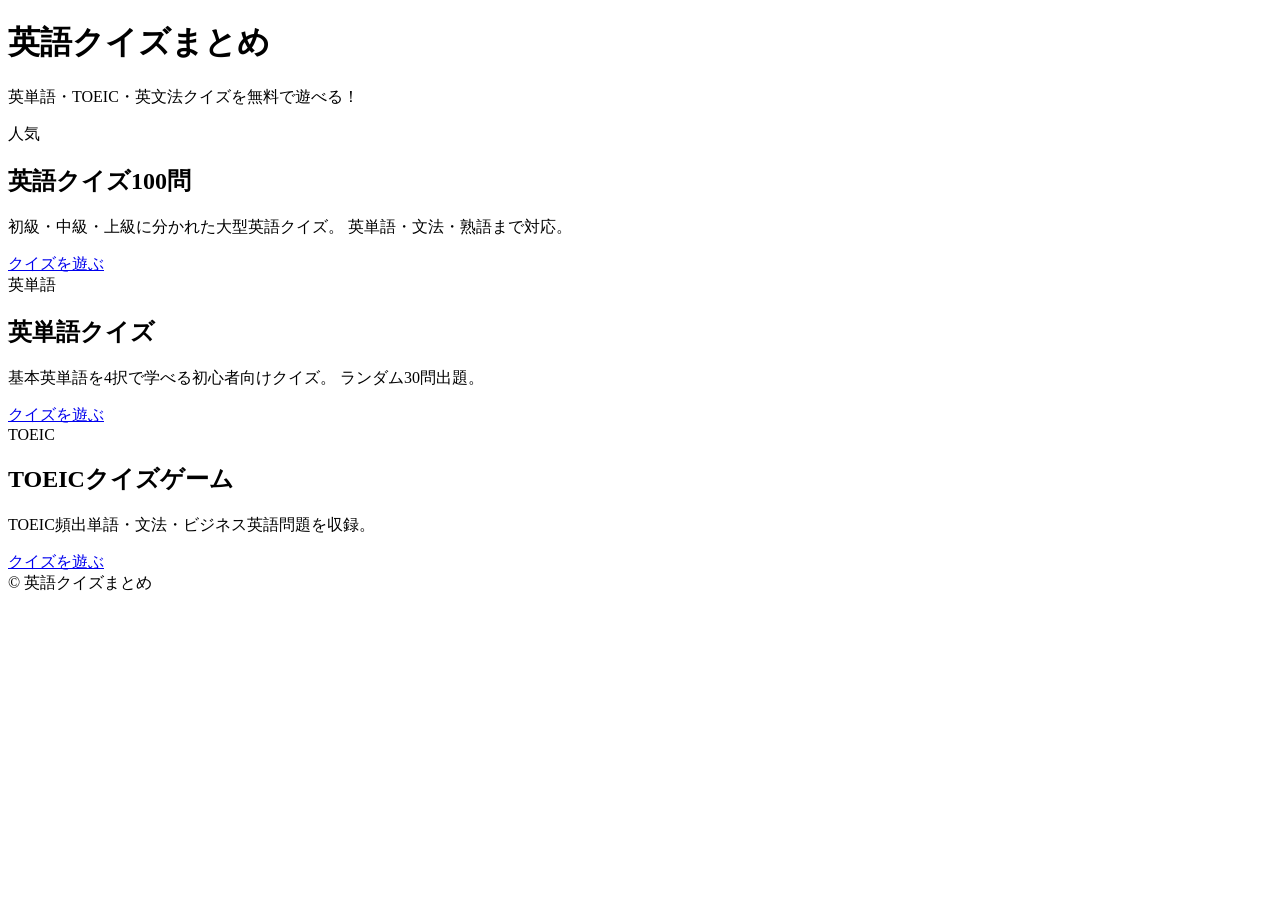
==== index.html @ 9e8fb002 "update html" ====
<!DOCTYPE html>
<html lang="ja">
<head>
<meta charset="UTF-8">
<meta name="viewport" content="width=device-width, initial-scale=1.0">
<title>英語クイズまとめ</title>
<meta name="description" content="英単語・TOEIC・英文法などの無料英語クイズをまとめたサイトです。">
<link rel="stylesheet" href="style.css">
</head>
<body>

<header class="hero">
  <h1>英語クイズまとめ</h1>
  <p>英単語・TOEIC・英文法クイズを無料で遊べる！</p>
</header>

<main class="container">

  <div class="card">
    <div class="tag">人気</div>
    <h2>英語クイズ100問</h2>
    <p>
      初級・中級・上級に分かれた大型英語クイズ。
      英単語・文法・熟語まで対応。
    </p>

    <a href="./english-100/" class="play-btn">
      クイズを遊ぶ
    </a>
  </div>

  <div class="card">
    <div class="tag">英単語</div>
    <h2>英単語クイズ</h2>
    <p>
      基本英単語を4択で学べる初心者向けクイズ。
      ランダム30問出題。
    </p>

    <a href="./english-word/" class="play-btn">
      クイズを遊ぶ
    </a>
  </div>

  <div class="card">
    <div class="tag">TOEIC</div>
    <h2>TOEICクイズゲーム</h2>
    <p>
      TOEIC頻出単語・文法・ビジネス英語問題を収録。
    </p>

    <a href="./toeic/" class="play-btn">
      クイズを遊ぶ
    </a>
  </div>

</main>

<footer>
  © 英語クイズまとめ
</footer>

</body>
</html>
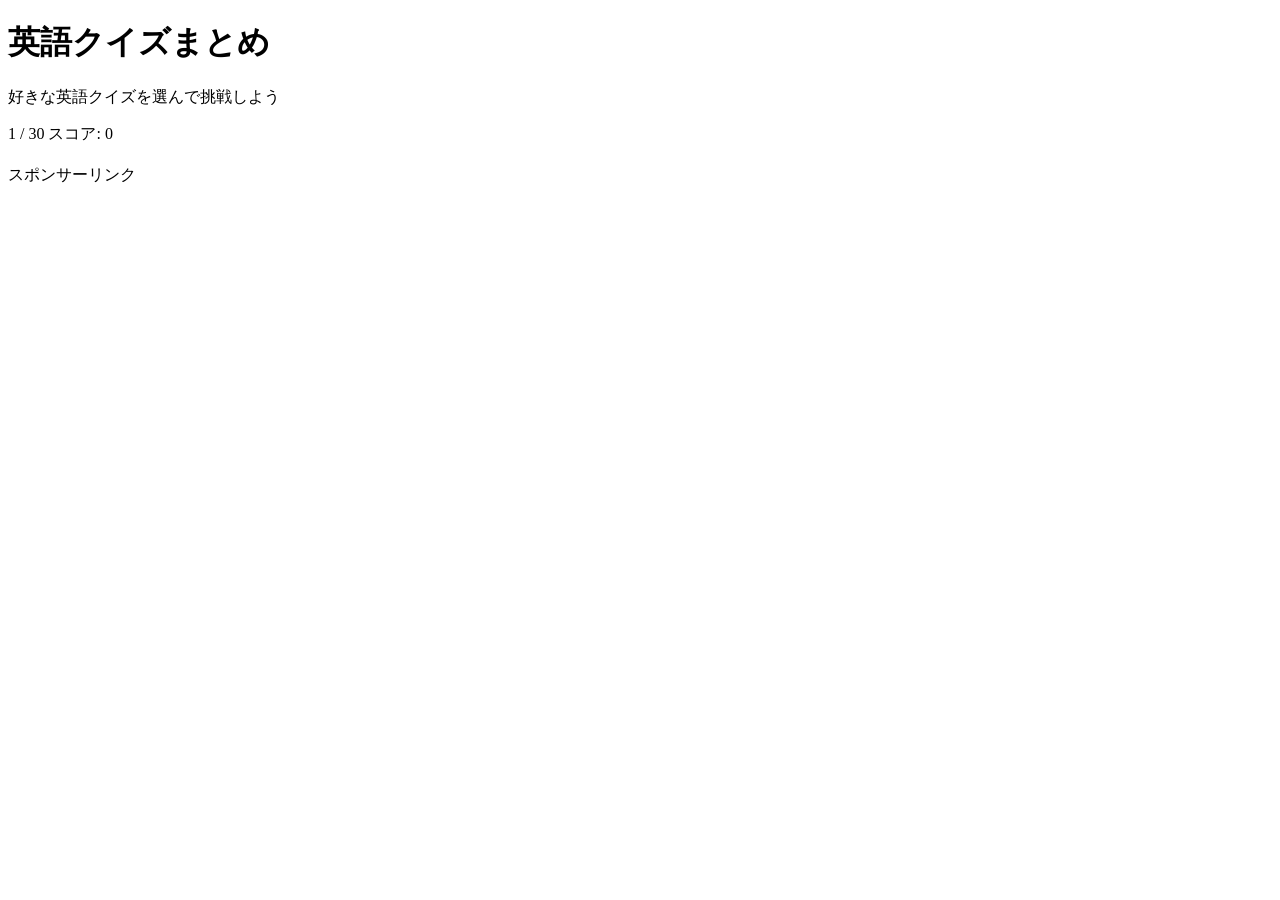
==== commit 8ad54654: "Update index.html" ====
--- a/index.html
+++ b/index.html
@@ -2,63 +2,53 @@
 <html lang="ja">
 <head>
 <meta charset="UTF-8">
-<meta name="viewport" content="width=device-width, initial-scale=1.0">
+<meta name="viewport" content="width=device-width,initial-scale=1.0">
 <title>英語クイズまとめ</title>
-<meta name="description" content="英単語・TOEIC・英文法などの無料英語クイズをまとめたサイトです。">
+<meta name="description" content="英単語・英語100問・TOEICクイズを1つのサイトで遊べます。">
 <link rel="stylesheet" href="style.css">
 </head>
 <body>
 
-<header class="hero">
-  <h1>英語クイズまとめ</h1>
-  <p>英単語・TOEIC・英文法クイズを無料で遊べる！</p>
+<header>
+  <h1 id="pageTitle">英語クイズまとめ</h1>
+  <p id="pageDesc">好きな英語クイズを選んで挑戦しよう</p>
 </header>
 
-<main class="container">
+<nav id="quizList"></nav>
 
-  <div class="card">
-    <div class="tag">人気</div>
-    <h2>英語クイズ100問</h2>
-    <p>
-      初級・中級・上級に分かれた大型英語クイズ。
-      英単語・文法・熟語まで対応。
-    </p>
+<main>
+  <section class="quiz-box">
+    <div class="status">
+      <span id="counter">1 / 30</span>
+      <span id="score">スコア: 0</span>
+    </div>
 
-    <a href="./english-100/" class="play-btn">
-      クイズを遊ぶ
-    </a>
-  </div>
+    <div class="progress">
+      <div id="progressBar"></div>
+    </div>
 
-  <div class="card">
-    <div class="tag">英単語</div>
-    <h2>英単語クイズ</h2>
-    <p>
-      基本英単語を4択で学べる初心者向けクイズ。
-      ランダム30問出題。
-    </p>
+    <h2 id="question"></h2>
+    <div id="choices"></div>
+    <p id="result"></p>
+  </section>
 
-    <a href="./english-word/" class="play-btn">
-      クイズを遊ぶ
-    </a>
-  </div>
+  <aside class="ad-box">
+    <p>スポンサーリンク</p>
 
-  <div class="card">
-    <div class="tag">TOEIC</div>
-    <h2>TOEICクイズゲーム</h2>
-    <p>
-      TOEIC頻出単語・文法・ビジネス英語問題を収録。
-    </p>
-
-    <a href="./toeic/" class="play-btn">
-      クイズを遊ぶ
-    </a>
-  </div>
-
+    <script async src="https://pagead2.googlesyndication.com/pagead/js/adsbygoogle.js?client=ca-pub-8398161859137802"
+      crossorigin="anonymous"></script>
+    <ins class="adsbygoogle"
+      style="display:block"
+      data-ad-client="ca-pub-8398161859137802"
+      data-ad-slot="5599163841"
+      data-ad-format="auto"
+      data-full-width-responsive="true"></ins>
+    <script>
+      (adsbygoogle = window.adsbygoogle || []).push({});
+    </script>
+  </aside>
 </main>
 
-<footer>
-  © 英語クイズまとめ
-</footer>
-
+<script src="script.js"></script>
 </body>
-</html>+</html>
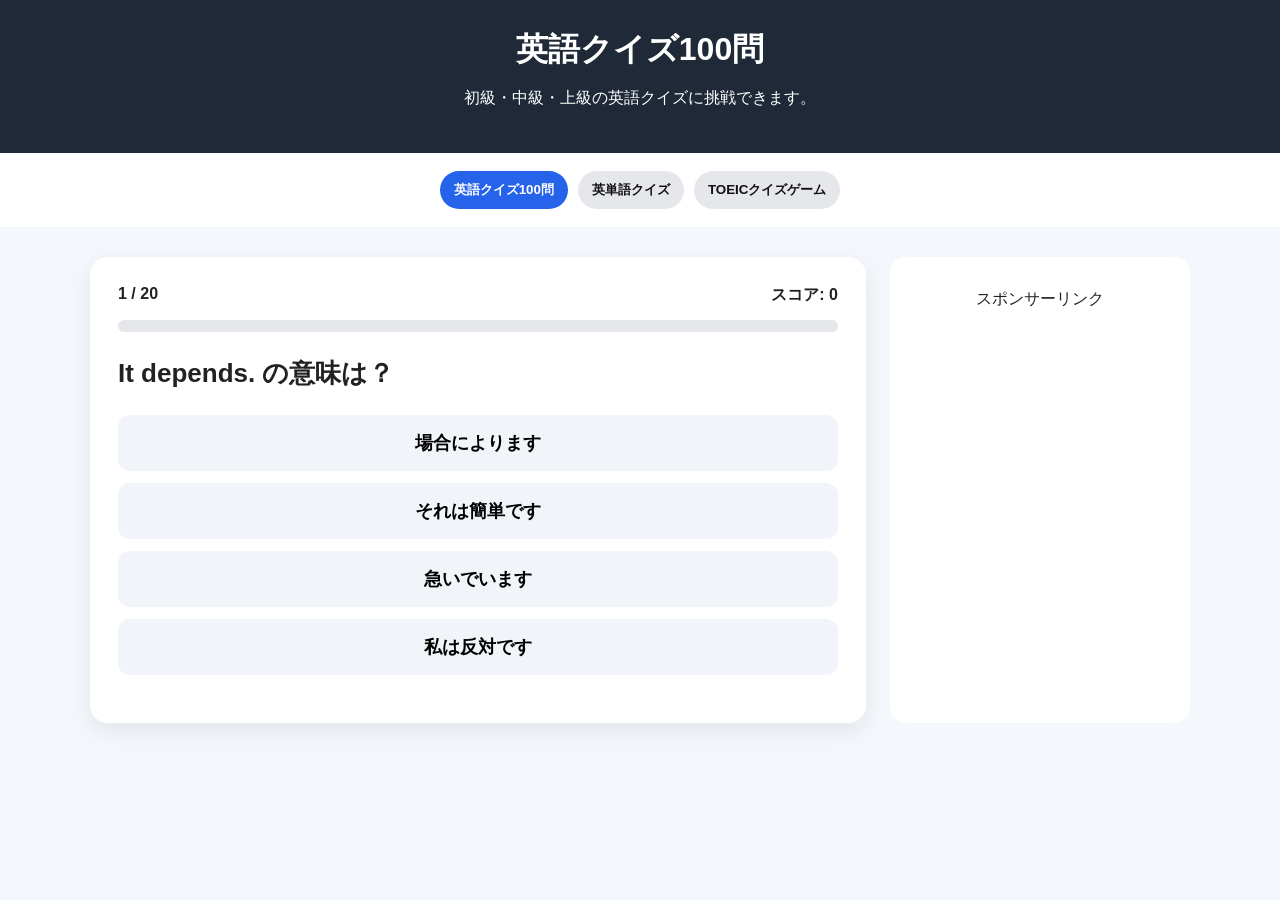
==== commit ab98fe2c: "Update index.html" ====
--- a/index.html
+++ b/index.html
@@ -8,6 +8,18 @@
 <link rel="stylesheet" href="style.css">
 </head>
 <body>
+  <script async src="https://pagead2.googlesyndication.com/pagead/js/adsbygoogle.js?client=ca-pub-8398161859137802"
+     crossorigin="anonymous"></script>
+<!-- UIゲーム -->
+<ins class="adsbygoogle"
+     style="display:block"
+     data-ad-client="ca-pub-8398161859137802"
+     data-ad-slot="6325875393"
+     data-ad-format="auto"
+     data-full-width-responsive="true"></ins>
+<script>
+     (adsbygoogle = window.adsbygoogle || []).push({});
+</script>
 
 <header>
   <h1 id="pageTitle">英語クイズまとめ</h1>
--- a/style.css
+++ b/style.css
@@ -0,0 +1,146 @@
+body {
+  margin: 0;
+  font-family: Arial, "Hiragino Kaku Gothic ProN", Meiryo, sans-serif;
+  background: #f4f7fb;
+  color: #222;
+}
+
+header {
+  text-align: center;
+  padding: 28px 12px;
+  background: #1f2937;
+  color: white;
+}
+
+header h1 {
+  margin: 0 0 8px;
+  font-size: 32px;
+}
+
+nav {
+  display: flex;
+  gap: 10px;
+  justify-content: center;
+  flex-wrap: wrap;
+  padding: 18px;
+  background: white;
+}
+
+nav a {
+  padding: 10px 14px;
+  border-radius: 999px;
+  background: #e5e7eb;
+  color: #111;
+  text-decoration: none;
+  font-weight: bold;
+}
+
+nav a.active {
+  background: #2563eb;
+  color: white;
+}
+
+main {
+  display: grid;
+  grid-template-columns: 1fr 300px;
+  gap: 24px;
+  max-width: 1100px;
+  margin: 30px auto;
+  padding: 0 16px;
+}
+
+.quiz-box {
+  background: white;
+  padding: 28px;
+  border-radius: 18px;
+  box-shadow: 0 8px 24px rgba(0,0,0,0.08);
+}
+
+.status {
+  display: flex;
+  justify-content: space-between;
+  font-weight: bold;
+  margin-bottom: 14px;
+}
+
+.progress {
+  height: 12px;
+  background: #e5e7eb;
+  border-radius: 999px;
+  overflow: hidden;
+  margin-bottom: 24px;
+}
+
+#progressBar {
+  height: 100%;
+  width: 0%;
+  background: #22c55e;
+  transition: 0.3s;
+}
+
+#question {
+  font-size: 26px;
+  margin-bottom: 24px;
+}
+
+#choices {
+  display: grid;
+  gap: 12px;
+}
+
+#choices button {
+  padding: 16px;
+  font-size: 18px;
+  border: none;
+  border-radius: 12px;
+  background: #f1f5f9;
+  cursor: pointer;
+  font-weight: bold;
+}
+
+#choices button:hover {
+  background: #dbeafe;
+}
+
+#choices button.correct {
+  background: #86efac;
+}
+
+#choices button.wrong {
+  background: #fca5a5;
+}
+
+#result {
+  font-size: 20px;
+  font-weight: bold;
+  margin-top: 20px;
+}
+
+.ad-box {
+  background: white;
+  padding: 16px;
+  border-radius: 16px;
+  text-align: center;
+  min-height: 280px;
+}
+
+@media (max-width: 800px) {
+  main {
+    grid-template-columns: 1fr;
+  }
+}
+
+nav button {
+  padding: 10px 14px;
+  border-radius: 999px;
+  background: #e5e7eb;
+  color: #111;
+  border: none;
+  font-weight: bold;
+  cursor: pointer;
+}
+
+nav button.active {
+  background: #2563eb;
+  color: white;
+}
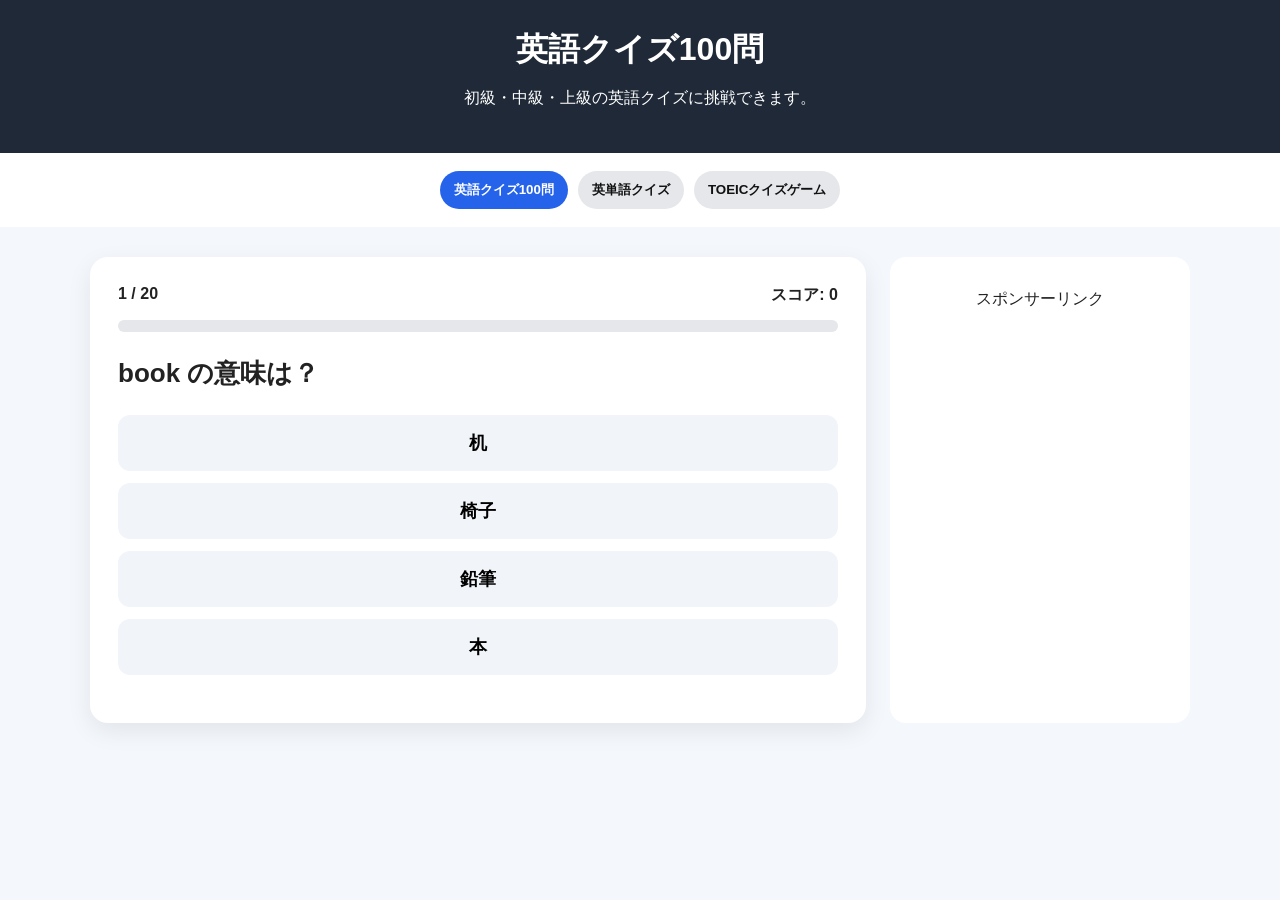
==== commit 170d7ea7: "Update index.html" ====
--- a/index.html
+++ b/index.html
@@ -8,8 +8,7 @@
 <link rel="stylesheet" href="style.css">
 </head>
 <body>
-  <script async src="https://pagead2.googlesyndication.com/pagead/js/adsbygoogle.js?client=ca-pub-8398161859137802"
-     crossorigin="anonymous"></script>
+  
 <!-- UIゲーム -->
 <ins class="adsbygoogle"
      style="display:block"
@@ -62,5 +61,7 @@
 </main>
 
 <script src="script.js"></script>
+  <script async src="https://pagead2.googlesyndication.com/pagead/js/adsbygoogle.js?client=ca-pub-8398161859137802"
+     crossorigin="anonymous"></script>
 </body>
 </html>
